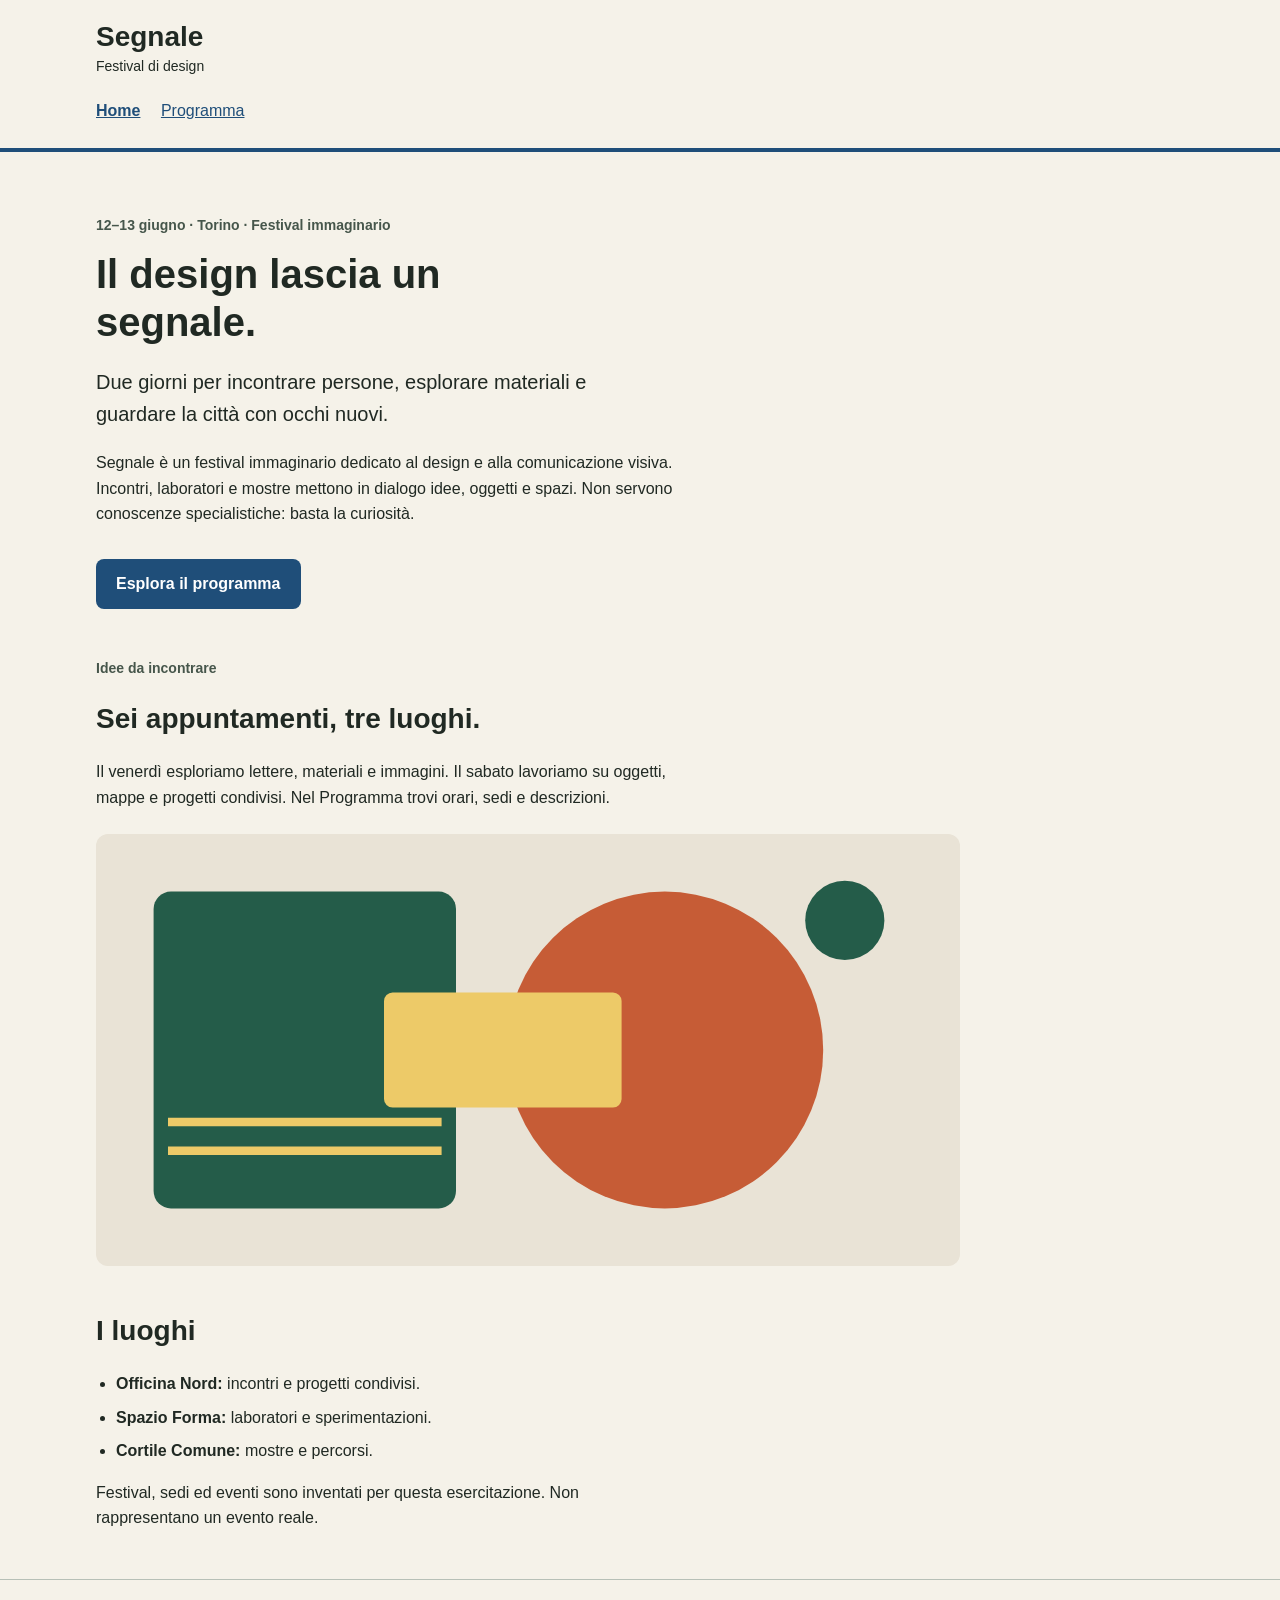
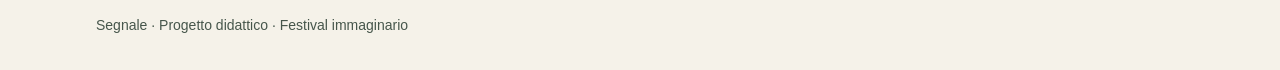
==== index.html @ 1222ed0d "Add files via upload" ====
<!doctype html>
<html lang="it">
<head>
  <meta charset="utf-8">
  <meta name="viewport" content="width=device-width, initial-scale=1">
  <title>Segnale — Festival di design</title>
  <link rel="stylesheet" href="style.css">
</head>
<body>
  <a class="skip-link" href="#contenuto">Vai al contenuto</a>
  <header class="site-header">
    <div class="container">
      <a class="brand" href="index.html">Segnale<span>Festival di design</span></a>
      <nav aria-label="Navigazione principale">
        <a href="index.html" aria-current="page">Home</a>
        <!-- Da completare: collegare questa voce alla pagina Programma. -->
        <a href="programma.html">Programma</a>
      </nav>
    </div>
  </header>

  <main id="contenuto" class="container">
    <section class="intro" aria-labelledby="titolo-home">
      <p class="eyebrow">12–13 giugno · Torino · Festival immaginario</p>
      <h1 id="titolo-home">Il design lascia un segnale.</h1>
      <p class="lead">Due giorni per incontrare persone, esplorare materiali e guardare la città con occhi nuovi.</p>
      <p class="reading-text">Segnale è un festival immaginario dedicato al design e alla comunicazione visiva. Incontri, laboratori e mostre mettono in dialogo idee, oggetti e spazi. Non servono conoscenze specialistiche: basta la curiosità.</p>
      <!-- Da completare: anche questo collegamento deve aprire il Programma. --> 
      <a class="button-link" href="programma.html">Esplora il programma</a>
    </section>

    <section class="content-section" aria-labelledby="titolo-festival">
      <p class="eyebrow">Idee da incontrare</p>
      <h2 id="titolo-festival">Sei appuntamenti, tre luoghi.</h2>
      <p class="reading-text">Il venerdì esploriamo lettere, materiali e immagini. Il sabato lavoriamo su oggetti, mappe e progetti condivisi. Nel Programma trovi orari, sedi e descrizioni.</p>
      <img class="festival-image" src="assets/festival.svg" alt="Composizione geometrica di cerchi e rettangoli nei colori del festival" width="1200" height="600">
    </section>

    <section class="content-section" aria-labelledby="titolo-luoghi">
      <h2 id="titolo-luoghi">I luoghi</h2>
      <ul class="venues">
        <li><strong>Officina Nord:</strong> incontri e progetti condivisi.</li>
        <li><strong>Spazio Forma:</strong> laboratori e sperimentazioni.</li>
        <li><strong>Cortile Comune:</strong> mostre e percorsi.</li>
      </ul>
      <p class="reading-text">Festival, sedi ed eventi sono inventati per questa esercitazione. Non rappresentano un evento reale.</p>
    </section>
  </main>

  <footer class="site-footer"><div class="container"><p>Segnale · Progetto didattico · Festival immaginario</p></div></footer>
</body>
</html>
---- style.css ----
/* Stile iniziale: tipografia, colori e variabili CSS sono già predisposti.
   Lavoreremo su collegamenti, CSS condiviso e disposizione delle schede. */

/* Scelte comuni: ogni regola usa var() per richiamarne il valore. */
:root {
  --colore-primario: #1f4e79;
  --colore-primario-scuro: #14334f;
  --colore-sfondo: #f5f2e9;
  --colore-testo: #202923;
  --font-testo: Verdana, Geneva, sans-serif;
  --font-titoli: "Trebuchet MS", Helvetica, sans-serif;
}

* {
  box-sizing: border-box;
}

body {
  margin: 0;
  background: var(--colore-sfondo);
  color: var(--colore-testo);
  font-family: var(--font-testo);
  font-size: 1rem;
  line-height: 1.6;
}

a {
  color: var(--colore-primario);
}

a:hover {
  text-decoration-thickness: 3px;
}

a:focus-visible {
  outline: 3px solid var(--colore-testo);
  outline-offset: 4px;
}

.container {
  width: 92%;
  max-width: 68rem;
  margin: 0 auto;
}

.site-header {
  padding: 1.25rem 0;
  border-bottom: 4px solid var(--colore-primario);
}

.brand {
  display: inline-block;
  color: var(--colore-testo);
  font-size: 1.75rem;
  font-weight: bold;
  line-height: 1.2;
  text-decoration: none;
}

.brand span {
  display: block;
  margin-top: 0.25rem;
  font-size: 0.875rem;
  font-weight: normal;
}

nav {
  margin-top: 1rem;
}

nav a {
  display: inline-block;
  margin-right: 1rem;
  padding: 0.25rem 0;
}

nav a[aria-current="page"] {
  font-weight: bold;
}

.intro {
  padding: 3rem 0 1rem;
}

.eyebrow,
.event-meta {
  color: #46564b;
  font-size: 0.875rem;
  font-weight: bold;
}

h1,
h2,
h3 {
  font-family: var(--font-titoli);
  line-height: 1.2;
}

h1 {
  max-width: 18ch;
  margin: 0.75rem 0 1.25rem;
  font-size: 2.5rem;
}

h2 {
  font-size: 1.75rem;
}

h3 {
  margin: 0.5rem 0 0.75rem;
  font-size: 1.375rem;
}

.lead {
  max-width: 48ch;
  font-size: 1.25rem;
}

.reading-text {
  max-width: 65ch;
}

.button-link {
  display: inline-block;
  margin-top: 1rem;
  padding: 0.75rem 1.25rem;
  border-radius: 0.5rem;
  background: var(--colore-primario);
  color: #ffffff;
  font-weight: bold;
  text-decoration: none;
}

.button-link:hover {
  background: var(--colore-primario-scuro);
}

.content-section {
  margin: 2rem 0 3rem;
}

.festival-image {
  display: block;
  width: 100%;
  max-width: 54rem;
  height: auto;
  margin-top: 1.5rem;
  border-radius: 0.75rem;
}

.venues {
  padding-left: 1.25rem;
}

.venues li {
  margin-bottom: 0.5rem;
}

.event-grid {
  display: grid;
  grid-template-columns: 1fr;
  gap: 2rem;
}


.event-card {
  margin-bottom: 1.5rem;
  overflow: hidden;
  border: 1px solid #b7c0b7;
  border-radius: 0.75rem;
  background: #ffffff;
}

.event-card img {
  display: block;
  width: 100%;
  height: auto;
}

.event-body {
  padding: 1.75rem;
}

.event-body p:last-child {
  margin-bottom: 0;
}

.event-place {
  color: #46564b;
  font-size: 0.875rem;
}

.site-footer {
  padding: 1.25rem 0;
  border-top: 1px solid #b7c0b7;
  color: #46564b;
  font-size: 0.875rem;
}

.skip-link {
  position: absolute;
  top: -6rem;
  left: 1rem;
  padding: 0.75rem 1rem;
  background: #ffffff;
  color: var(--colore-testo);
}

.skip-link:focus {
  top: 1rem;
}
@media (min-width: 600px) {
  .event-grid {
    grid-template-columns: repeat(2, 1fr);
  }
}

@media (min-width: 1024px) {
  .event-grid {
    grid-template-columns: repeat(3, 1fr);
  }
}
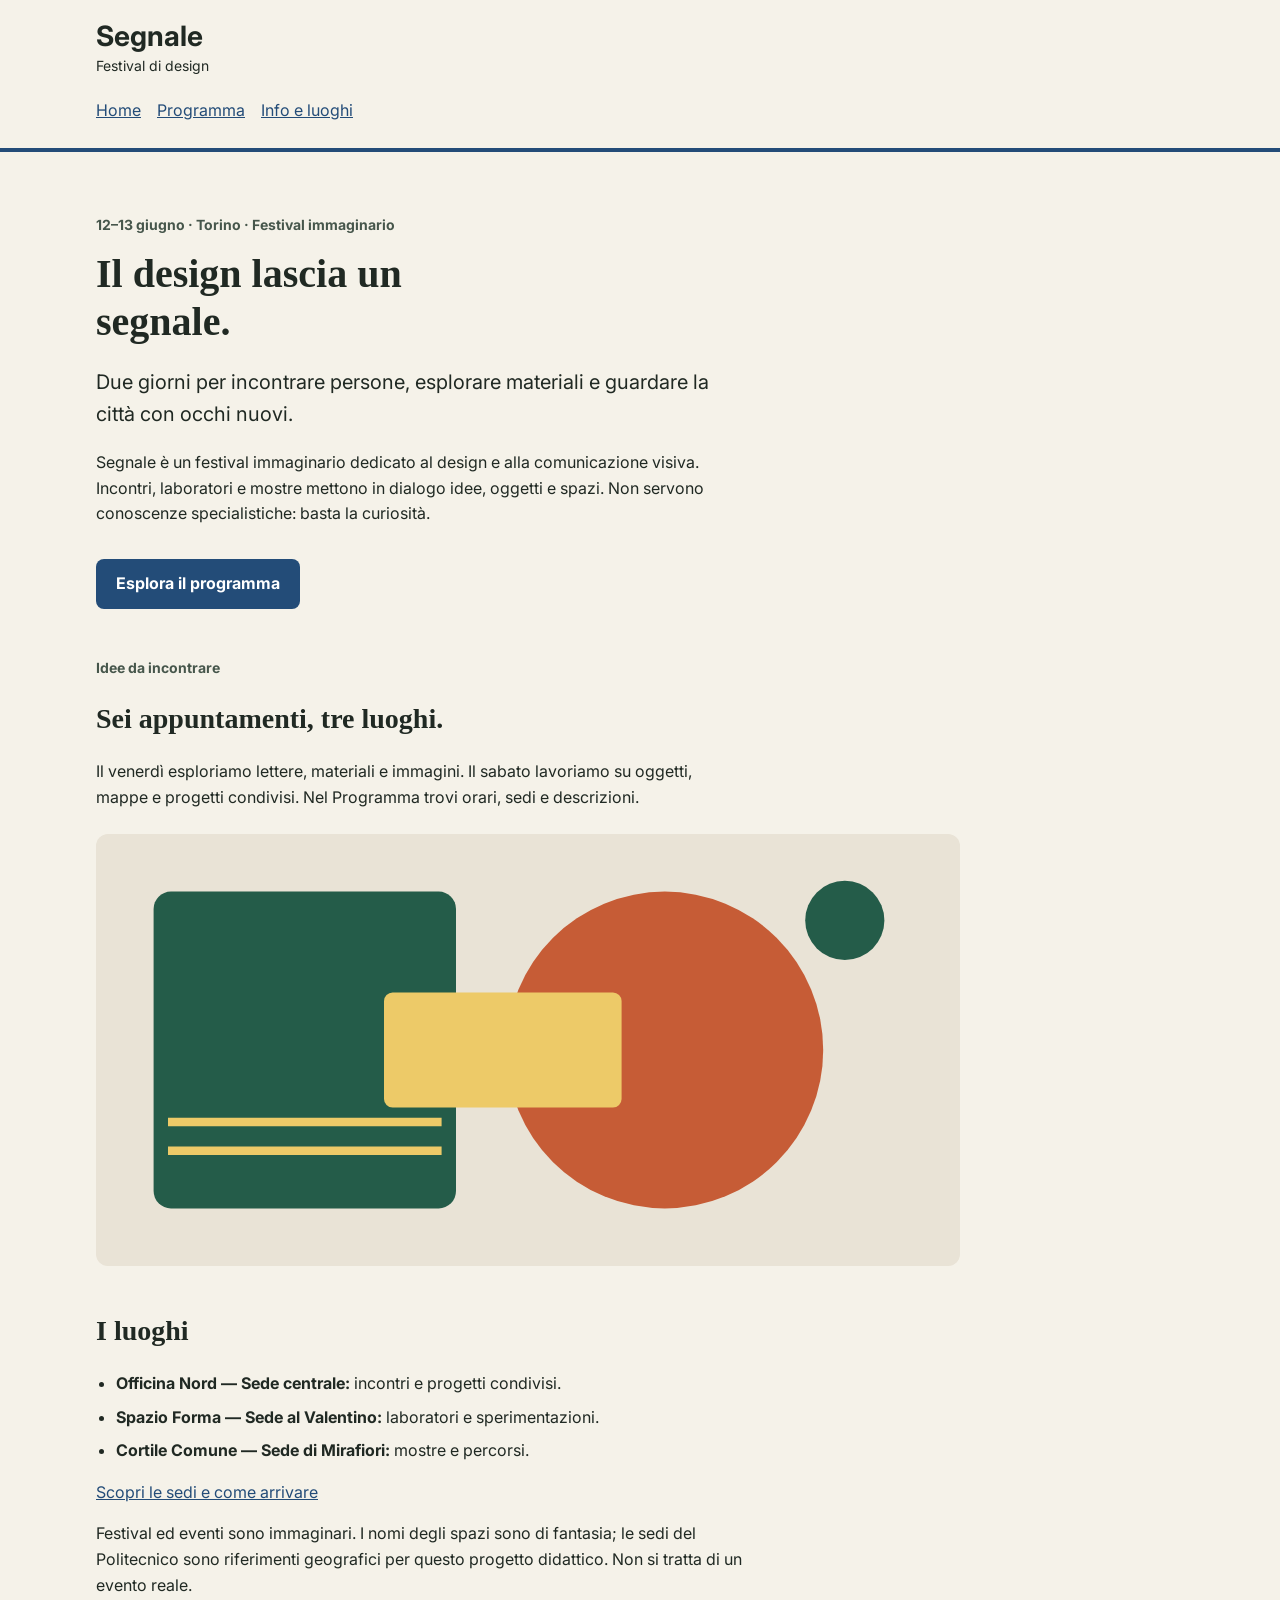
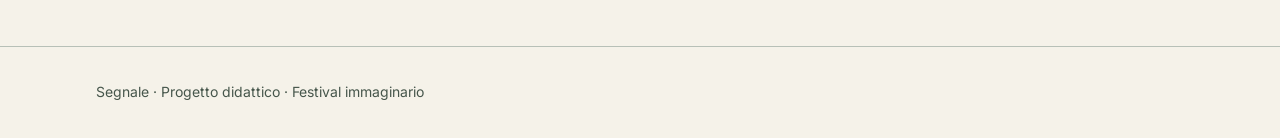
==== commit 849e0bdb: "Add files via upload" ====
--- a/index.html
+++ b/index.html
@@ -4,6 +4,11 @@
   <meta charset="utf-8">
   <meta name="viewport" content="width=device-width, initial-scale=1">
   <title>Segnale — Festival di design</title>
+  
+   <link rel="preconnect" href="https://fonts.googleapis.com">
+  <link rel="preconnect" href="https://fonts.gstatic.com" crossorigin>
+  <link href="https://fonts.googleapis.com/css2?family=Inter:wght@400;700&amp;display=swap" rel="stylesheet">
+
   <link rel="stylesheet" href="style.css">
 </head>
 <body>
@@ -11,39 +16,39 @@
   <header class="site-header">
     <div class="container">
       <a class="brand" href="index.html">Segnale<span>Festival di design</span></a>
-      <nav aria-label="Navigazione principale">
-        <a href="index.html" aria-current="page">Home</a>
-        <!-- Da completare: collegare questa voce alla pagina Programma. -->
+      <nav>
+        <a href="index.html">Home</a>
         <a href="programma.html">Programma</a>
+        <a href="info.html">Info e luoghi</a>
       </nav>
     </div>
   </header>
 
   <main id="contenuto" class="container">
-    <section class="intro" aria-labelledby="titolo-home">
+    <section class="intro">
       <p class="eyebrow">12–13 giugno · Torino · Festival immaginario</p>
       <h1 id="titolo-home">Il design lascia un segnale.</h1>
       <p class="lead">Due giorni per incontrare persone, esplorare materiali e guardare la città con occhi nuovi.</p>
       <p class="reading-text">Segnale è un festival immaginario dedicato al design e alla comunicazione visiva. Incontri, laboratori e mostre mettono in dialogo idee, oggetti e spazi. Non servono conoscenze specialistiche: basta la curiosità.</p>
-      <!-- Da completare: anche questo collegamento deve aprire il Programma. --> 
       <a class="button-link" href="programma.html">Esplora il programma</a>
     </section>
 
-    <section class="content-section" aria-labelledby="titolo-festival">
+    <section class="content-section">
       <p class="eyebrow">Idee da incontrare</p>
       <h2 id="titolo-festival">Sei appuntamenti, tre luoghi.</h2>
       <p class="reading-text">Il venerdì esploriamo lettere, materiali e immagini. Il sabato lavoriamo su oggetti, mappe e progetti condivisi. Nel Programma trovi orari, sedi e descrizioni.</p>
       <img class="festival-image" src="assets/festival.svg" alt="Composizione geometrica di cerchi e rettangoli nei colori del festival" width="1200" height="600">
     </section>
 
-    <section class="content-section" aria-labelledby="titolo-luoghi">
+    <section class="content-section">
       <h2 id="titolo-luoghi">I luoghi</h2>
       <ul class="venues">
-        <li><strong>Officina Nord:</strong> incontri e progetti condivisi.</li>
-        <li><strong>Spazio Forma:</strong> laboratori e sperimentazioni.</li>
-        <li><strong>Cortile Comune:</strong> mostre e percorsi.</li>
+        <li><strong>Officina Nord — Sede centrale:</strong> incontri e progetti condivisi.</li>
+        <li><strong>Spazio Forma — Sede al Valentino:</strong> laboratori e sperimentazioni.</li>
+        <li><strong>Cortile Comune — Sede di Mirafiori:</strong> mostre e percorsi.</li>
       </ul>
-      <p class="reading-text">Festival, sedi ed eventi sono inventati per questa esercitazione. Non rappresentano un evento reale.</p>
+      <p><a href="info.html">Scopri le sedi e come arrivare</a></p>
+      <p class="reading-text">Festival ed eventi sono immaginari. I nomi degli spazi sono di fantasia; le sedi del Politecnico sono riferimenti geografici per questo progetto didattico. Non si tratta di un evento reale.</p>
     </section>
   </main>
 
--- a/style.css
+++ b/style.css
@@ -1,14 +1,13 @@
-/* Stile iniziale: tipografia, colori e variabili CSS sono già predisposti.
-   Lavoreremo su collegamenti, CSS condiviso e disposizione delle schede. */
-
-/* Scelte comuni: ogni regola usa var() per richiamarne il valore. */
+/* Segnale: esempio completo della consegna su Home e Programma. */
+
+/* Valori condivisi: le regole interessate li richiamano con var(). */
 :root {
-  --colore-primario: #1f4e79;
-  --colore-primario-scuro: #14334f;
+  --colore-primario: #234c78;
+  --colore-primario-scuro: #163454;
   --colore-sfondo: #f5f2e9;
   --colore-testo: #202923;
-  --font-testo: Verdana, Geneva, sans-serif;
-  --font-titoli: "Trebuchet MS", Helvetica, sans-serif;
+  --font-testo: "Inter", Arial, sans-serif;
+  --font-titoli: Georgia, "Times New Roman", serif;
 }
 
 * {
@@ -29,12 +28,11 @@
 }
 
 a:hover {
-  text-decoration-thickness: 3px;
-}
-
-a:focus-visible {
+  text-decoration: underline;
+}
+
+a:focus {
   outline: 3px solid var(--colore-testo);
-  outline-offset: 4px;
 }
 
 .container {
@@ -43,10 +41,16 @@
   margin: 0 auto;
 }
 
+
 .site-header {
   padding: 1.25rem 0;
   border-bottom: 4px solid var(--colore-primario);
-}
+  position: sticky;
+  top: 0;
+  background: var(--colore-sfondo);
+  z-index: 100;
+}
+
 
 .brand {
   display: inline-block;
@@ -64,19 +68,20 @@
   font-weight: normal;
 }
 
+
 nav {
   margin-top: 1rem;
+  display: flex;
+  flex-direction: column;
+  align-items: flex-start;
+  gap: 0.5rem;
 }
 
 nav a {
   display: inline-block;
-  margin-right: 1rem;
   padding: 0.25rem 0;
 }
 
-nav a[aria-current="page"] {
-  font-weight: bold;
-}
 
 .intro {
   padding: 3rem 0 1rem;
@@ -156,15 +161,14 @@
   margin-bottom: 0.5rem;
 }
 
+/* Disposizione di base: una colonna. */
 .event-grid {
   display: grid;
   grid-template-columns: 1fr;
   gap: 2rem;
 }
 
-
 .event-card {
-  margin-bottom: 1.5rem;
   overflow: hidden;
   border: 1px solid #b7c0b7;
   border-radius: 0.75rem;
@@ -178,14 +182,11 @@
 }
 
 .event-body {
-  padding: 1.75rem;
-}
-
-.event-body p:last-child {
+  padding: 1.5rem;
+}
+
+.event-place {
   margin-bottom: 0;
-}
-
-.event-place {
   color: #46564b;
   font-size: 0.875rem;
 }
@@ -209,15 +210,129 @@
 .skip-link:focus {
   top: 1rem;
 }
+
+
+/* Da 600 px: due colonne. */
 @media (min-width: 600px) {
   .event-grid {
     grid-template-columns: repeat(2, 1fr);
   }
-}
-
+
+  /* Menu orizzontale da 600 px in su */
+  nav {
+    flex-direction: row;
+    flex-wrap: wrap;
+    align-items: center;
+    gap: 1rem;
+  }
+}
+
+
+/* Da 1024 px: tre colonne. Questa regola segue quella da 600 px. */
 @media (min-width: 1024px) {
   .event-grid {
     grid-template-columns: repeat(3, 1fr);
   }
 }
 
+/* Info e luoghi: componenti aggiunti al sito esistente. */
+button {
+  padding: 0.65rem 0.5rem;
+  border: 2px solid var(--colore-primario);
+  border-radius: 0.5rem;
+  background: var(--colore-primario);
+  color: #ffffff;
+  font-family: var(--font-testo);
+  font-size: 1rem;
+  font-weight: bold;
+  cursor: pointer;
+}
+
+button:hover {
+  background: var(--colore-primario-scuro);
+}
+
+button:focus {
+  outline: 3px solid var(--colore-testo);
+}
+
+.venue-gallery {
+  max-width: 54rem;
+}
+
+.venue-swiper {
+  width: 100%;
+}
+
+.venue-slide {
+  margin: 0;
+  overflow: hidden;
+  border: 1px solid #b7c0b7;
+  border-radius: 0.75rem;
+  background: #ffffff;
+}
+
+.venue-slide img {
+  display: block;
+  width: 100%;
+  height: auto;
+}
+
+.venue-slide figcaption {
+  padding: 1.25rem;
+}
+
+.gallery-controls {
+  display: grid;
+  grid-template-columns: repeat(2, 1fr);
+  gap: 0.75rem;
+  margin-top: 1rem;
+}
+
+.gallery-count {
+  margin: 0.75rem 0 0;
+  text-align: center;
+}
+
+@media (max-width: 319px) {
+  .gallery-label {
+    font-size: 0;
+  }
+}
+
+.map-container {
+  margin: 1.5rem 0;
+  overflow: hidden;
+  border: 1px solid #b7c0b7;
+  border-radius: 0.75rem;
+  background: #ffffff;
+}
+
+.map-container iframe {
+  display: block;
+  width: 100%;
+  height: 28rem;
+  border: 0;
+}
+
+.venue-addresses {
+  display: grid;
+  grid-template-columns: 1fr;
+  gap: 1.5rem;
+}
+
+.venue-address {
+  padding: 1.25rem;
+  border: 1px solid #b7c0b7;
+  border-radius: 0.75rem;
+}
+
+.teaching-note {
+  margin-top: 2rem;
+}
+
+@media (min-width: 768px) {
+  .venue-addresses {
+    grid-template-columns: repeat(3, 1fr);
+  }
+}
